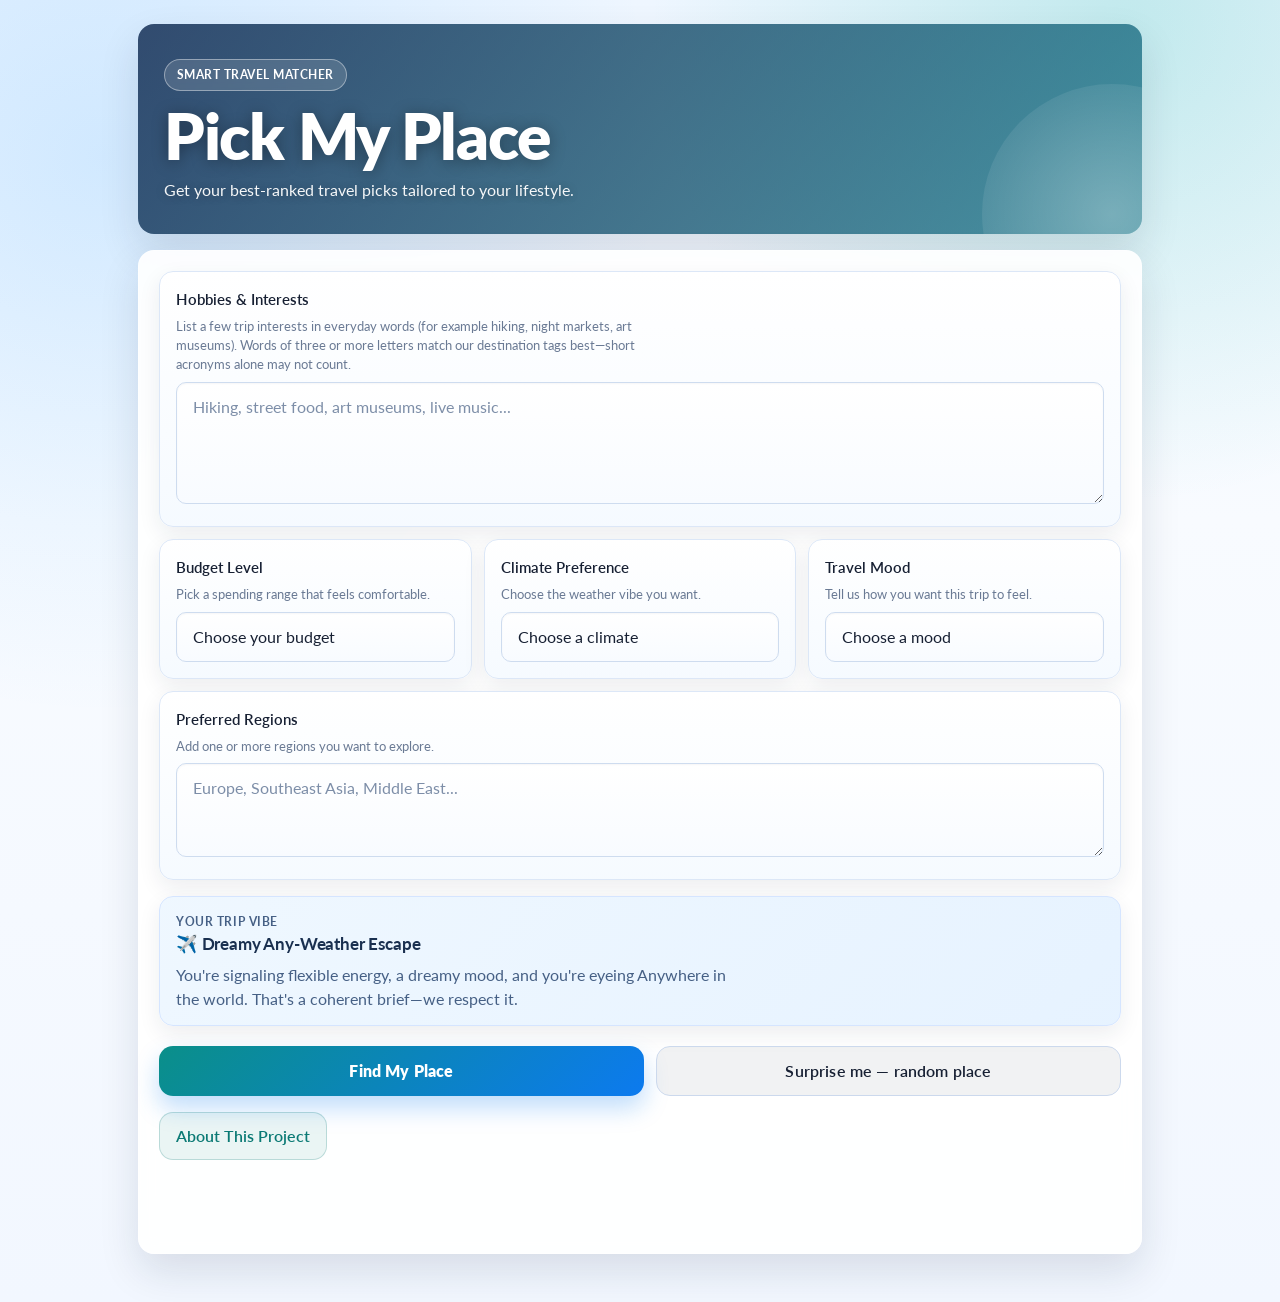
==== index.html @ a4edce97 "Initial commit: Pick My Place travel website" ====
<!doctype html>
<html lang="en">
  <head>
    <meta charset="UTF-8" />
    <meta name="viewport" content="width=device-width, initial-scale=1.0" />
    <title>Pick My Place</title>
    <meta
      name="description"
      content="Pick My Place ranks curated destinations from your hobbies, budget, climate, mood, and regions—runs in your browser with saved picks and a random Surprise me option."
    />
    <link rel="icon" href="favicon.svg" type="image/svg+xml" />
    <meta property="og:title" content="Pick My Place" />
    <meta
      property="og:description"
      content="Ranked travel ideas from your lifestyle preferences—saved picks, random draw, no sign-up. Try the matcher on the home page."
    />
    <meta property="og:type" content="website" />
    <!-- Deploy: replace __PICKMYPLACE_SITE__ with your public origin (https://host or https://host/repo). No trailing slash. See DEPLOY.md -->
    <link rel="canonical" href="__PICKMYPLACE_SITE__/index.html" />
    <meta property="og:url" content="__PICKMYPLACE_SITE__/index.html" />
    <meta property="og:image" content="__PICKMYPLACE_SITE__/favicon.svg" />
    <meta property="og:image:alt" content="Pick My Place" />
    <meta name="twitter:card" content="summary" />
    <meta name="twitter:image" content="__PICKMYPLACE_SITE__/favicon.svg" />
    <meta name="twitter:title" content="Pick My Place" />
    <meta
      name="twitter:description"
      content="Ranked travel ideas from your lifestyle preferences—saved picks, random draw, no sign-up."
    />
    <meta name="theme-color" content="#0b7a75" />
    <link rel="preconnect" href="https://fonts.googleapis.com" />
    <link rel="preconnect" href="https://fonts.gstatic.com" crossorigin />
    <link
      href="https://fonts.googleapis.com/css2?family=Lato:wght@400;700&display=swap"
      rel="stylesheet"
    />
    <link rel="stylesheet" href="styles.css" />
  </head>
  <body>
    <main class="app-shell">
      <header class="app-header">
        <span class="hero-chip">Smart Travel Matcher</span>
        <h1>Pick My Place</h1>
        <p>Get your best-ranked travel picks tailored to your lifestyle.</p>
      </header>

      <section class="panel">
        <form id="vacay-form" class="vacay-form">
          <div class="form-grid">
            <div class="form-card form-card-wide">
              <label for="hobbies">Hobbies & Interests</label>
              <p class="field-hint">
                List a few trip interests in everyday words (for example hiking, night markets, art museums). Words of
                three or more letters match our destination tags best—short acronyms alone may not count.
              </p>
              <textarea
                id="hobbies"
                name="hobbies"
                rows="4"
                placeholder="Hiking, street food, art museums, live music..."
                required
              ></textarea>
            </div>

            <div class="form-card">
              <label for="budget">Budget Level</label>
              <p class="field-hint">Pick a spending range that feels comfortable.</p>
              <select id="budget" name="budget" required>
                <option value="">Choose your budget</option>
                <option value="very-low">Shoestring / backpacker</option>
                <option value="low">Budget-friendly</option>
                <option value="mid">Mid-range</option>
                <option value="high">Premium</option>
                <option value="very-high">Luxury</option>
              </select>
            </div>

            <div class="form-card">
              <label for="climate">Climate Preference</label>
              <p class="field-hint">Choose the weather vibe you want.</p>
              <select id="climate" name="climate" required>
                <option value="">Choose a climate</option>
                <option value="tropical">Tropical / humid</option>
                <option value="warm">Warm / sunny</option>
                <option value="temperate">Mild / temperate</option>
                <option value="cool">Cool / crisp</option>
                <option value="cold">Cold / snowy</option>
              </select>
            </div>

            <div class="form-card">
              <label for="mood">Travel Mood</label>
              <p class="field-hint">Tell us how you want this trip to feel.</p>
              <select id="mood" name="mood" required>
                <option value="">Choose a mood</option>
                <option value="relaxing">Relaxing / laid-back</option>
                <option value="adventurous">Adventurous / active</option>
                <option value="cultural">Cultural / historic</option>
                <option value="romantic">Romantic / scenic</option>
                <option value="luxury">Luxury / indulgent</option>
              </select>
            </div>

            <div class="form-card form-card-wide">
              <label for="regions">Preferred Regions</label>
              <p class="field-hint">Add one or more regions you want to explore.</p>
              <textarea
                id="regions"
                name="regions"
                rows="2"
                placeholder="Europe, Southeast Asia, Middle East..."
              ></textarea>
            </div>
          </div>

          <aside class="vibe-preview" id="vibePreview" aria-live="polite">
            <p class="vibe-kicker">Your Trip Vibe</p>
            <h3 id="vibeTitle">Dreaming up your perfect getaway...</h3>
            <p id="vibeText">Pick your budget, climate, mood, and region to see your travel vibe come to life.</p>
          </aside>

          <div class="form-actions">
            <button type="submit" id="submitBtn">Find My Place</button>
            <button type="button" id="randomBtn" class="btn-secondary">
              Surprise me — random place
            </button>
          </div>
          <div class="action-row">
            <a class="action-link" href="about.html">About This Project</a>
          </div>
          <p id="statusText" aria-live="polite"></p>
        </form>
      </section>
    </main>

    <script src="script.js"></script>
  </body>
</html>
---- styles.css ----
:root {
  color-scheme: light;
  --bg: #f3f8ff;
  --panel: rgba(255, 255, 255, 0.92);
  --text: #172033;
  --muted: #5f6d84;
  --border: rgba(255, 255, 255, 0.5);
  --accent: #0b7a75;
  --accent-strong: #095f5a;
  --shadow: 0 18px 40px rgba(16, 31, 61, 0.12);
  --shadow-soft: 0 8px 22px rgba(20, 38, 70, 0.08);
  --radius-sm: 10px;
  --radius-md: 14px;
  --radius-lg: 16px;
  --space-1: 8px;
  --space-2: 12px;
  --space-3: 16px;
  --space-4: 24px;
  --measure: min(62ch, 100%);
}

* {
  box-sizing: border-box;
}

body {
  margin: 0;
  font-family: Lato, "Segoe UI", Roboto, Arial, sans-serif;
  color: var(--text);
  background:
    radial-gradient(circle at 8% 12%, rgba(26, 149, 255, 0.15) 0, transparent 34%),
    radial-gradient(circle at 88% 2%, rgba(14, 182, 165, 0.2) 0, transparent 28%),
    linear-gradient(180deg, #eef6ff 0%, #f8fbff 40%, #f2f7ff 100%);
  line-height: 1.5;
  min-height: 100vh;
  -webkit-font-smoothing: antialiased;
}

.app-shell {
  max-width: 1040px;
  margin: 0 auto;
  padding: var(--space-4) 18px 48px;
  display: grid;
  gap: var(--space-3);
}

.app-header {
  position: relative;
  border-radius: var(--radius-lg);
  overflow: hidden;
  padding: 32px 26px;
  min-height: 210px;
  display: flex;
  flex-direction: column;
  justify-content: flex-end;
  background:
    linear-gradient(130deg, rgba(8, 35, 75, 0.8), rgba(13, 109, 129, 0.72)),
    url("https://images.unsplash.com/photo-1476514525535-07fb3b4ae5f1?auto=format&fit=crop&w=1600&q=80")
      center / cover no-repeat;
  box-shadow: var(--shadow);
  animation: heroGlow 7s ease-in-out infinite alternate;
}

.app-header::before {
  content: "";
  position: absolute;
  inset: auto -100px -110px auto;
  width: 260px;
  height: 260px;
  border-radius: 50%;
  background: radial-gradient(circle, rgba(255, 255, 255, 0.28), rgba(255, 255, 255, 0));
  pointer-events: none;
}

.hero-chip {
  align-self: flex-start;
  margin-bottom: 10px;
  padding: 6px 12px;
  border-radius: 999px;
  border: 1px solid rgba(255, 255, 255, 0.4);
  background: rgba(255, 255, 255, 0.14);
  color: #fff;
  font-size: 0.78rem;
  letter-spacing: 0.04em;
  text-transform: uppercase;
  font-weight: 700;
  backdrop-filter: blur(4px);
  animation: chipFloat 4s ease-in-out infinite;
}

.app-header h1 {
  margin: 0 0 var(--space-1);
  color: #fff;
  font-size: clamp(2.5rem, 6vw, 4rem);
  font-weight: 800;
  letter-spacing: -0.02em;
  line-height: 1.08;
  text-shadow: 0 2px 16px rgba(0, 0, 0, 0.35);
}

.app-header p {
  margin: 0;
  color: rgba(255, 255, 255, 0.95);
  max-width: var(--measure);
  font-size: 1.02rem;
  line-height: 1.45;
  text-shadow: 0 1px 10px rgba(0, 0, 0, 0.28);
}

.results-page .app-header {
  min-height: 240px;
  background:
    linear-gradient(125deg, rgba(19, 33, 68, 0.84), rgba(25, 120, 143, 0.74)),
    url("https://images.unsplash.com/photo-1469854523086-cc02fe5d8800?auto=format&fit=crop&w=1600&q=80")
      center 45% / cover no-repeat;
}

.results-page .app-header p {
  color: rgba(255, 255, 255, 0.96);
}

.about-page .app-header {
  min-height: 230px;
  background:
    linear-gradient(125deg, rgba(22, 38, 76, 0.84), rgba(7, 129, 130, 0.72)),
    url("https://images.unsplash.com/photo-1488646953014-85cb44e25828?auto=format&fit=crop&w=1600&q=80")
      center / cover no-repeat;
}

.panel {
  background: var(--panel);
  border: 1px solid var(--border);
  border-radius: var(--radius-lg);
  backdrop-filter: blur(8px);
  box-shadow: var(--shadow);
  padding: 20px;
}

.results-panel {
  background: linear-gradient(180deg, rgba(255, 255, 255, 0.96), rgba(255, 255, 255, 0.88));
  border: 1px solid rgba(197, 216, 241, 0.85);
  padding: var(--space-4);
  border-radius: var(--radius-lg);
}

.vacay-form {
  display: grid;
  gap: var(--space-3);
}

.form-actions {
  display: flex;
  flex-wrap: wrap;
  gap: 12px;
  align-items: stretch;
  margin-top: 4px;
}

.form-actions button[type="submit"] {
  flex: 1 1 220px;
}

.form-actions .btn-secondary {
  flex: 1 1 200px;
}

.form-actions button {
  margin-top: 0;
}

.form-grid {
  display: grid;
  grid-template-columns: repeat(auto-fit, minmax(290px, 1fr));
  gap: var(--space-2);
}

.form-card {
  background: linear-gradient(180deg, rgba(255, 255, 255, 0.95), rgba(245, 250, 255, 0.95));
  border: 1px solid #dce7f7;
  border-radius: var(--radius-md);
  padding: var(--space-3);
  box-shadow: var(--shadow-soft);
  transition: transform 0.18s ease, box-shadow 0.18s ease, border-color 0.18s ease;
}

.form-card:hover {
  transform: translateY(-2px);
  border-color: #c7daf3;
  box-shadow: 0 12px 24px rgba(20, 38, 70, 0.1);
}

.form-card:focus-within {
  border-color: #5b9dff;
  box-shadow: 0 0 0 4px rgba(91, 157, 255, 0.15), 0 14px 26px rgba(20, 38, 70, 0.12);
}

.form-card-wide {
  grid-column: 1 / -1;
}

.form-card label {
  display: block;
  margin-bottom: 7px;
}

.field-hint {
  margin: 0 0 var(--space-1);
  color: #6a7a94;
  font-size: 0.8125rem;
  line-height: 1.45;
  max-width: var(--measure);
}

.vibe-preview {
  position: relative;
  overflow: hidden;
  border-radius: var(--radius-md);
  border: 1px solid #d5e5ff;
  padding: var(--space-3) var(--space-3) 14px;
  background: linear-gradient(135deg, rgba(238, 247, 255, 0.95), rgba(229, 242, 255, 0.95));
  box-shadow: var(--shadow-soft);
}

.vibe-preview::after {
  content: "";
  position: absolute;
  inset: auto -18% -35% auto;
  width: 170px;
  height: 170px;
  border-radius: 50%;
  background: radial-gradient(circle, rgba(77, 149, 255, 0.25), rgba(77, 149, 255, 0));
  pointer-events: none;
}

.vibe-preview.is-pulse {
  animation: previewPulse 0.55s ease-out;
}

.vibe-kicker {
  margin: 0 0 4px;
  text-transform: uppercase;
  letter-spacing: 0.05em;
  font-size: 0.72rem;
  font-weight: 700;
  color: #2b6bc7;
}

.vibe-preview h3 {
  margin: 0 0 6px;
  font-size: 1.08rem;
  font-weight: 700;
  letter-spacing: -0.01em;
  color: #1a3050;
}

.vibe-preview p {
  margin: 0;
  color: #466085;
  line-height: 1.5;
  max-width: var(--measure);
}

label {
  font-size: 0.92rem;
  font-weight: 600;
}

input,
textarea,
select,
button {
  font: inherit;
}

input,
textarea,
select {
  width: 100%;
  border: 1px solid #cedcef;
  border-radius: var(--radius-sm);
  padding: 12px 16px;
  color: var(--text);
  background: linear-gradient(180deg, #ffffff, #f8fbff);
  box-shadow: inset 0 1px 2px rgba(16, 31, 61, 0.04);
  transition:
    transform 0.16s ease,
    border-color 0.2s ease,
    box-shadow 0.2s ease,
    background-color 0.2s ease;
}

textarea {
  resize: vertical;
  min-height: 94px;
}

::placeholder {
  color: #7d8ea8;
}

select {
  appearance: none;
  background-image:
    linear-gradient(180deg, #ffffff, #f8fbff),
    url("data:image/svg+xml,%3Csvg xmlns='http://www.w3.org/2000/svg' width='16' height='16' fill='none'%3E%3Cpath d='m4 6 4 4 4-4' stroke='%235f6d84' stroke-width='1.7' stroke-linecap='round' stroke-linejoin='round'/%3E%3C/svg%3E");
  background-repeat: no-repeat, no-repeat;
  background-position: 0 0, right 14px center;
  padding-right: 42px;
}

input:focus,
textarea:focus,
select:focus {
  outline: none;
  transform: translateY(-1px);
  border-color: #4d95ff;
  box-shadow: 0 0 0 4px rgba(77, 149, 255, 0.18), 0 10px 18px rgba(49, 99, 170, 0.14);
  background: #ffffff;
}

input:focus-visible,
textarea:focus-visible,
select:focus-visible {
  outline: 2px solid #2b6bc7;
  outline-offset: 2px;
}

button {
  margin-top: 6px;
  border: none;
  border-radius: var(--radius-md);
  background: linear-gradient(135deg, #0a8f89, #0c7aef);
  color: #fff;
  padding: 13px 18px;
  cursor: pointer;
  font-weight: 800;
  letter-spacing: 0.01em;
  box-shadow: 0 12px 24px rgba(12, 122, 239, 0.26);
  transition:
    transform 0.18s ease,
    box-shadow 0.18s ease,
    filter 0.18s ease;
  position: relative;
  overflow: hidden;
}

button::after {
  content: "";
  position: absolute;
  inset: 0;
  background: linear-gradient(120deg, transparent 15%, rgba(255, 255, 255, 0.26), transparent 55%);
  transform: translateX(-130%);
  transition: transform 0.45s ease;
}

button:hover {
  transform: translateY(-2px) scale(1.01);
  box-shadow: 0 16px 30px rgba(12, 122, 239, 0.3);
  filter: brightness(1.06);
}

button:hover::after {
  transform: translateX(130%);
}

button:disabled {
  opacity: 0.75;
  cursor: not-allowed;
  transform: none;
}

button:focus-visible,
.btn-secondary:focus-visible,
.action-link:focus-visible {
  outline: 2px solid #2b6bc7;
  outline-offset: 3px;
}

button:focus-visible:not(:disabled) {
  outline-color: #fff;
  outline-offset: 2px;
  box-shadow:
    0 0 0 3px rgba(11, 122, 117, 0.55),
    0 12px 24px rgba(12, 122, 239, 0.26);
}

.btn-secondary:focus-visible {
  outline-color: var(--accent);
  background: rgba(11, 122, 117, 0.08);
}

.results-header {
  margin-bottom: var(--space-2);
}

.results-header h2 {
  margin: 0 0 6px;
  font-size: 1.42rem;
  font-weight: 800;
  letter-spacing: -0.02em;
  color: #141d2e;
}

.pref-summary {
  margin: 0 0 var(--space-2);
  color: #466085;
  font-size: 0.9rem;
  line-height: 1.5;
  max-width: var(--measure);
}

.gentle-notes {
  margin: 0 0 var(--space-2);
  padding: var(--space-2) var(--space-3);
  border-radius: var(--radius-md);
  border: 1px solid #c9dcf5;
  background: linear-gradient(180deg, rgba(248, 251, 255, 0.98), rgba(236, 244, 255, 0.92));
  max-width: var(--measure);
}

.gentle-notes-list {
  margin: 0;
  padding-left: 1.15rem;
  color: #3d4f68;
  font-size: 0.88rem;
  line-height: 1.5;
}

.gentle-notes-list li {
  margin-bottom: 6px;
}

.gentle-notes-list li:last-child {
  margin-bottom: 0;
}

.match-tier {
  margin: 0 0 8px;
  font-size: 0.75rem;
  font-weight: 800;
  letter-spacing: 0.06em;
  text-transform: uppercase;
  color: #067a73;
}

.highlight-list {
  margin: 10px 0 0;
  padding-left: 1.1rem;
  color: #3d4f68;
  font-size: 0.88rem;
  line-height: 1.45;
}

.highlight-list li {
  margin-bottom: 4px;
}

#statusText {
  margin: var(--space-2) 0 0;
  color: var(--muted);
  font-size: 0.9rem;
  min-height: 1.35rem;
  line-height: 1.45;
}

.action-row {
  display: flex;
  flex-wrap: wrap;
  gap: var(--space-2);
  margin-bottom: var(--space-4);
  align-items: center;
}

.btn-secondary {
  margin-top: 0;
  border-radius: var(--radius-md);
  padding: 11px 16px;
  font-weight: 600;
  background: rgba(23, 32, 51, 0.06);
  color: #172033;
  border: 1px solid #ccd9ed;
  box-shadow: none;
  transition: background-color 0.18s ease, border-color 0.18s ease, transform 0.18s ease;
}

.btn-secondary:hover {
  filter: none;
  background: rgba(23, 32, 51, 0.1);
  border-color: #b8c9e8;
  transform: translateY(-1px);
}

.btn-secondary::after {
  display: none;
}

.saved-picks-panel {
  margin-bottom: var(--space-4);
  padding: var(--space-3);
  border-radius: var(--radius-md);
  border: 1px solid rgba(213, 229, 255, 0.95);
  background: linear-gradient(180deg, rgba(244, 249, 255, 0.98), rgba(255, 255, 255, 0.92));
  box-shadow: var(--shadow-soft);
}

.saved-picks-panel h3 {
  margin: 0 0 var(--space-1);
  font-size: 1.1rem;
  font-weight: 800;
  letter-spacing: -0.01em;
  color: #141d2e;
}

.saved-picks-hint {
  margin: 0 0 var(--space-2);
  color: #5f6d84;
  font-size: 0.875rem;
  line-height: 1.5;
  max-width: var(--measure);
}

.saved-picks-grid {
  display: grid;
  gap: 12px;
  grid-template-columns: repeat(auto-fill, minmax(240px, 1fr));
}

.saved-picks-grid .card {
  margin: 0;
}

.saved-picks-empty-state {
  grid-column: 1 / -1;
  display: flex;
  flex-direction: column;
  align-items: center;
  text-align: center;
  padding: var(--space-4) var(--space-3);
  border-radius: var(--radius-md);
  border: 1px dashed rgba(11, 122, 117, 0.32);
  background:
    radial-gradient(ellipse 85% 70% at 50% -10%, rgba(11, 122, 117, 0.09), transparent 52%),
    linear-gradient(180deg, rgba(255, 255, 255, 0.98), rgba(241, 248, 255, 0.88));
}

.saved-picks-empty-visual {
  margin-bottom: var(--space-2);
  color: var(--accent);
  filter: drop-shadow(0 4px 12px rgba(11, 122, 117, 0.2));
}

.saved-picks-empty-title {
  margin: 0 0 var(--space-1);
  font-size: 1.08rem;
  font-weight: 800;
  letter-spacing: -0.02em;
  color: #141d2e;
}

.saved-picks-empty-text {
  margin: 0 0 var(--space-3);
  font-size: 0.92rem;
  line-height: 1.55;
  color: #5f6d84;
  max-width: 28rem;
}

.saved-picks-empty-text strong {
  color: #2a3d5c;
  font-weight: 700;
}

.saved-picks-empty-cta {
  margin-top: 2px;
}

.results-subheading {
  margin: var(--space-4) 0 var(--space-2);
  padding-top: var(--space-4);
  border-top: 1px solid rgba(197, 216, 241, 0.85);
  font-size: 1.08rem;
  font-weight: 800;
  letter-spacing: -0.01em;
  color: #141d2e;
}

.card-actions {
  margin-top: 12px;
  display: flex;
  flex-wrap: wrap;
  gap: 8px;
  align-items: center;
}

.save-pick-btn {
  margin-top: 0;
  padding: 8px 14px;
  font-size: 0.88rem;
  font-weight: 700;
  border-radius: 10px;
  box-shadow: 0 6px 14px rgba(12, 122, 239, 0.18);
}

.save-pick-btn.is-saved {
  background: linear-gradient(135deg, #0d6b66, #0a9f97);
}

.save-pick-btn::after {
  display: none;
}

.card-actions .btn-secondary {
  margin-top: 0;
  font-size: 0.86rem;
}

.action-link {
  display: inline-flex;
  align-items: center;
  justify-content: center;
  border-radius: var(--radius-md);
  text-decoration: none;
  padding: 11px 16px;
  color: #0b7a75;
  background: rgba(11, 122, 117, 0.08);
  border: 1px solid rgba(11, 122, 117, 0.22);
  font-weight: 600;
  transition: transform 0.18s ease, background-color 0.18s ease, border-color 0.18s ease;
}

.action-link:hover {
  background: rgba(11, 122, 117, 0.14);
  transform: translateY(-1px);
}

.about-grid {
  display: grid;
  gap: 12px;
  margin-bottom: 16px;
  grid-template-columns: repeat(auto-fit, minmax(220px, 1fr));
}

.about-card {
  border: 1px solid #e2ebf5;
  border-radius: var(--radius-md);
  background: linear-gradient(180deg, #ffffff, #f9fcff);
  padding: var(--space-3);
  box-shadow: var(--shadow-soft);
  transition: border-color 0.18s ease, box-shadow 0.18s ease;
}

.about-card:hover {
  border-color: #cddcf0;
  box-shadow: 0 10px 26px rgba(20, 38, 70, 0.09);
}

.about-card h2 {
  margin: 0 0 6px;
  font-size: 1.05rem;
}

.about-card p {
  margin: 0;
  color: #3d4f68;
}

.results-grid {
  display: grid;
  gap: var(--space-3);
  grid-template-columns: repeat(auto-fit, minmax(260px, 1fr));
}

.card {
  border: 1px solid #e2ebf5;
  border-radius: var(--radius-lg);
  padding: var(--space-3);
  background: linear-gradient(180deg, #ffffff, #fafcff);
  box-shadow: var(--shadow-soft);
  transition: transform 0.2s ease, box-shadow 0.2s ease, border-color 0.2s ease;
}

.card:hover {
  transform: translateY(-3px);
  border-color: #cddcf0;
  box-shadow: 0 14px 32px rgba(20, 38, 70, 0.11);
}

.card-image {
  width: 100%;
  height: 188px;
  object-fit: cover;
  display: block;
  border-radius: var(--radius-md);
  margin-bottom: var(--space-2);
  background: #eef2f7;
}

.card-top {
  display: flex;
  align-items: flex-start;
  justify-content: space-between;
  gap: var(--space-2);
}

.card h3 {
  margin: 0 0 6px;
  font-size: 1.08rem;
  font-weight: 700;
  letter-spacing: -0.015em;
  line-height: 1.25;
  color: #141d2e;
}

.rank {
  flex-shrink: 0;
  color: #067a73;
  font-size: 0.78rem;
  font-weight: 800;
  letter-spacing: 0.04em;
  text-transform: uppercase;
  background: linear-gradient(180deg, rgba(10, 139, 132, 0.14), rgba(10, 139, 132, 0.08));
  border: 1px solid rgba(10, 139, 132, 0.28);
  border-radius: 999px;
  padding: 5px 10px;
}

.reason {
  margin: 0;
  color: #3d4f68;
  line-height: 1.55;
  font-size: 0.94rem;
}

.empty-state {
  border: 1px dashed #ccd9ed;
  border-radius: var(--radius-md);
  padding: var(--space-4);
  color: var(--muted);
  text-align: center;
  line-height: 1.55;
  background: rgba(255, 255, 255, 0.78);
  max-width: var(--measure);
  margin-inline: auto;
}

@media (max-width: 700px) {
  .app-header {
    min-height: 180px;
    padding: 22px 18px;
  }

  .results-page .app-header {
    min-height: 190px;
  }

  .results-grid {
    grid-template-columns: 1fr;
  }

  .form-grid {
    grid-template-columns: 1fr;
  }
}

@keyframes previewPulse {
  0% {
    transform: scale(1);
  }
  50% {
    transform: scale(1.01);
  }
  100% {
    transform: scale(1);
  }
}

@keyframes chipFloat {
  0%,
  100% {
    transform: translateY(0);
  }
  50% {
    transform: translateY(-2px);
  }
}

@keyframes heroGlow {
  0% {
    box-shadow: 0 20px 42px rgba(16, 31, 61, 0.14);
  }
  100% {
    box-shadow: 0 24px 50px rgba(16, 31, 61, 0.2);
  }
}

@media (prefers-reduced-motion: reduce) {
  .app-header,
  .hero-chip {
    animation: none;
  }

  .vibe-preview.is-pulse {
    animation: none;
  }

  .card,
  .form-card,
  .action-link,
  button,
  .btn-secondary {
    transition-duration: 0.01ms;
  }

  .card:hover,
  .form-card:hover,
  button:hover,
  .btn-secondary:hover,
  .action-link:hover {
    transform: none;
  }
}
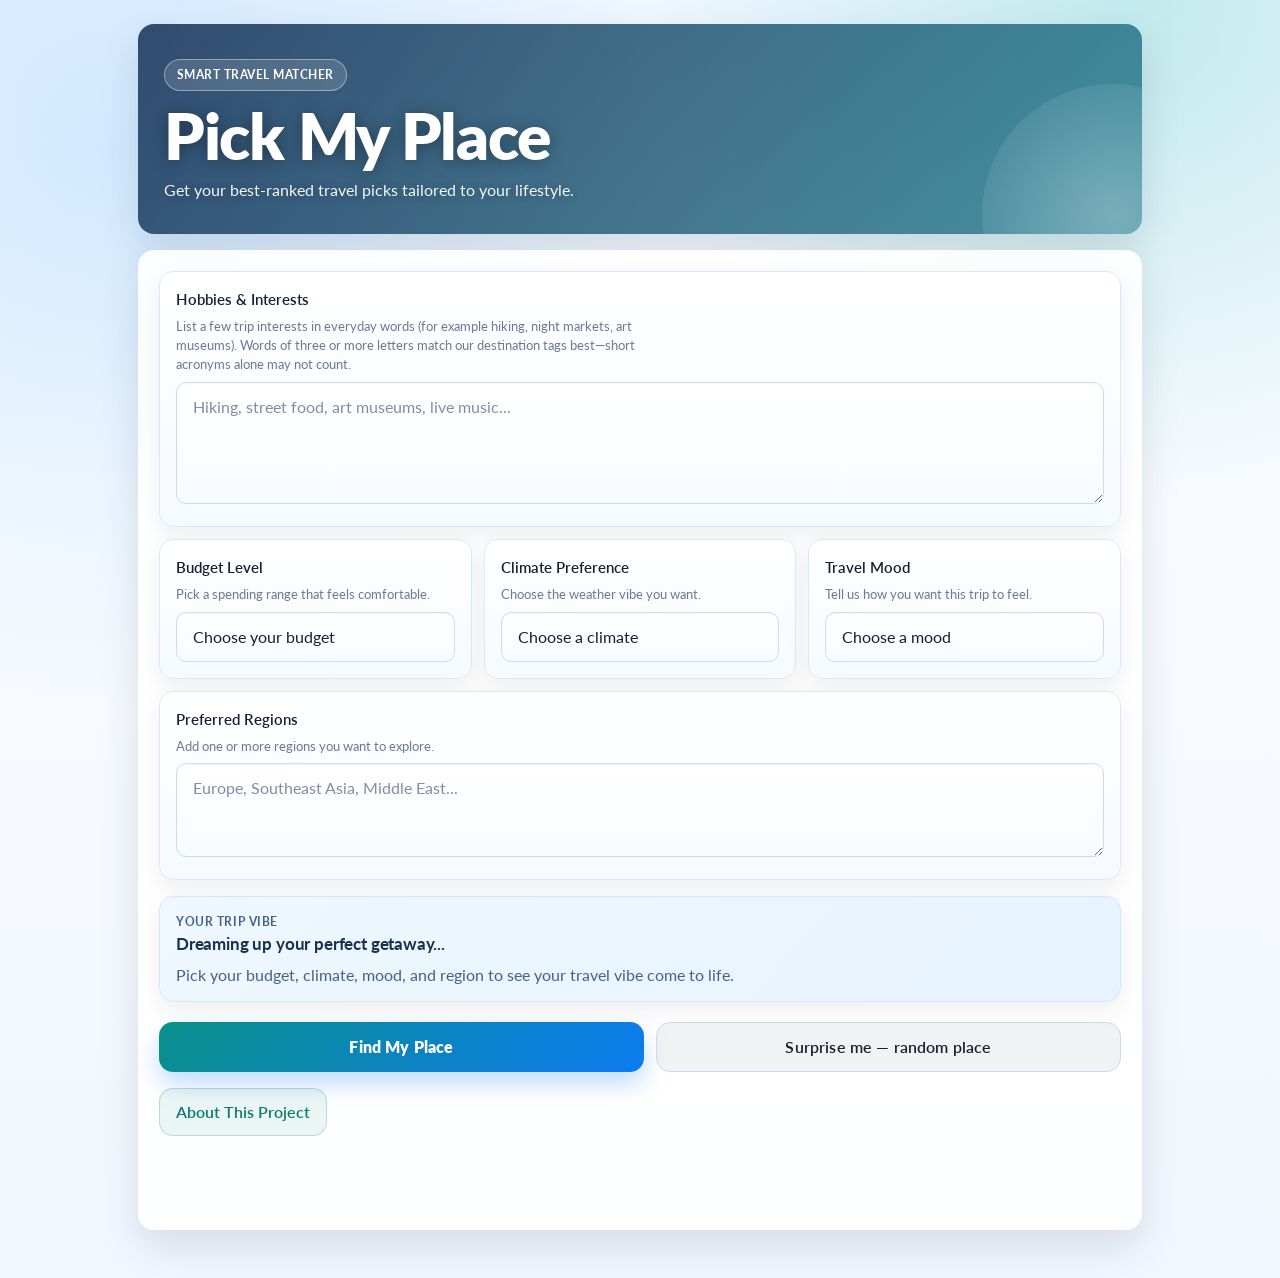
==== commit bda4c00a: "Resolve merge conflicts" ====
--- a/index.html
+++ b/index.html
@@ -15,6 +15,13 @@
       content="Ranked travel ideas from your lifestyle preferences—saved picks, random draw, no sign-up. Try the matcher on the home page."
     />
     <meta property="og:type" content="website" />
+    <!-- Deploy: replace https://modasirabakar.github.io/Pick-My-Place with your public origin (https://host or https://host/repo). No trailing slash. See DEPLOY.md -->
+    <link rel="canonical" href="https://modasirabakar.github.io/Pick-My-Place/index.html" />
+    <meta property="og:url" content="https://modasirabakar.github.io/Pick-My-Place/index.html" />
+    <meta property="og:image" content="https://modasirabakar.github.io/Pick-My-Place/favicon.svg" />
+    <meta property="og:image:alt" content="Pick My Place" />
+    <meta name="twitter:card" content="summary" />
+    <meta name="twitter:image" content="https://modasirabakar.github.io/Pick-My-Place/favicon.svg" />
     <!-- Deploy: replace __PICKMYPLACE_SITE__ with your public origin (https://host or https://host/repo). No trailing slash. See DEPLOY.md -->
     <link rel="canonical" href="__PICKMYPLACE_SITE__/index.html" />
     <meta property="og:url" content="__PICKMYPLACE_SITE__/index.html" />
--- a/styles.css
+++ b/styles.css
@@ -819,3 +819,825 @@
     transform: none;
   }
 }
+=======
+:root {
+  color-scheme: light;
+  --bg: #f3f8ff;
+  --panel: rgba(255, 255, 255, 0.92);
+  --text: #172033;
+  --muted: #5f6d84;
+  --border: rgba(255, 255, 255, 0.5);
+  --accent: #0b7a75;
+  --accent-strong: #095f5a;
+  --shadow: 0 18px 40px rgba(16, 31, 61, 0.12);
+  --shadow-soft: 0 8px 22px rgba(20, 38, 70, 0.08);
+  --radius-sm: 10px;
+  --radius-md: 14px;
+  --radius-lg: 16px;
+  --space-1: 8px;
+  --space-2: 12px;
+  --space-3: 16px;
+  --space-4: 24px;
+  --measure: min(62ch, 100%);
+}
+
+* {
+  box-sizing: border-box;
+}
+
+body {
+  margin: 0;
+  font-family: Lato, "Segoe UI", Roboto, Arial, sans-serif;
+  color: var(--text);
+  background:
+    radial-gradient(circle at 8% 12%, rgba(26, 149, 255, 0.15) 0, transparent 34%),
+    radial-gradient(circle at 88% 2%, rgba(14, 182, 165, 0.2) 0, transparent 28%),
+    linear-gradient(180deg, #eef6ff 0%, #f8fbff 40%, #f2f7ff 100%);
+  line-height: 1.5;
+  min-height: 100vh;
+  -webkit-font-smoothing: antialiased;
+}
+
+.app-shell {
+  max-width: 1040px;
+  margin: 0 auto;
+  padding: var(--space-4) 18px 48px;
+  display: grid;
+  gap: var(--space-3);
+}
+
+.app-header {
+  position: relative;
+  border-radius: var(--radius-lg);
+  overflow: hidden;
+  padding: 32px 26px;
+  min-height: 210px;
+  display: flex;
+  flex-direction: column;
+  justify-content: flex-end;
+  background:
+    linear-gradient(130deg, rgba(8, 35, 75, 0.8), rgba(13, 109, 129, 0.72)),
+    url("https://images.unsplash.com/photo-1476514525535-07fb3b4ae5f1?auto=format&fit=crop&w=1600&q=80")
+      center / cover no-repeat;
+  box-shadow: var(--shadow);
+  animation: heroGlow 7s ease-in-out infinite alternate;
+}
+
+.app-header::before {
+  content: "";
+  position: absolute;
+  inset: auto -100px -110px auto;
+  width: 260px;
+  height: 260px;
+  border-radius: 50%;
+  background: radial-gradient(circle, rgba(255, 255, 255, 0.28), rgba(255, 255, 255, 0));
+  pointer-events: none;
+}
+
+.hero-chip {
+  align-self: flex-start;
+  margin-bottom: 10px;
+  padding: 6px 12px;
+  border-radius: 999px;
+  border: 1px solid rgba(255, 255, 255, 0.4);
+  background: rgba(255, 255, 255, 0.14);
+  color: #fff;
+  font-size: 0.78rem;
+  letter-spacing: 0.04em;
+  text-transform: uppercase;
+  font-weight: 700;
+  backdrop-filter: blur(4px);
+  animation: chipFloat 4s ease-in-out infinite;
+}
+
+.app-header h1 {
+  margin: 0 0 var(--space-1);
+  color: #fff;
+  font-size: clamp(2.5rem, 6vw, 4rem);
+  font-weight: 800;
+  letter-spacing: -0.02em;
+  line-height: 1.08;
+  text-shadow: 0 2px 16px rgba(0, 0, 0, 0.35);
+}
+
+.app-header p {
+  margin: 0;
+  color: rgba(255, 255, 255, 0.95);
+  max-width: var(--measure);
+  font-size: 1.02rem;
+  line-height: 1.45;
+  text-shadow: 0 1px 10px rgba(0, 0, 0, 0.28);
+}
+
+.results-page .app-header {
+  min-height: 240px;
+  background:
+    linear-gradient(125deg, rgba(19, 33, 68, 0.84), rgba(25, 120, 143, 0.74)),
+    url("https://images.unsplash.com/photo-1469854523086-cc02fe5d8800?auto=format&fit=crop&w=1600&q=80")
+      center 45% / cover no-repeat;
+}
+
+.results-page .app-header p {
+  color: rgba(255, 255, 255, 0.96);
+}
+
+.about-page .app-header {
+  min-height: 230px;
+  background:
+    linear-gradient(125deg, rgba(22, 38, 76, 0.84), rgba(7, 129, 130, 0.72)),
+    url("https://images.unsplash.com/photo-1488646953014-85cb44e25828?auto=format&fit=crop&w=1600&q=80")
+      center / cover no-repeat;
+}
+
+.panel {
+  background: var(--panel);
+  border: 1px solid var(--border);
+  border-radius: var(--radius-lg);
+  backdrop-filter: blur(8px);
+  box-shadow: var(--shadow);
+  padding: 20px;
+}
+
+.results-panel {
+  background: linear-gradient(180deg, rgba(255, 255, 255, 0.96), rgba(255, 255, 255, 0.88));
+  border: 1px solid rgba(197, 216, 241, 0.85);
+  padding: var(--space-4);
+  border-radius: var(--radius-lg);
+}
+
+.vacay-form {
+  display: grid;
+  gap: var(--space-3);
+}
+
+.form-actions {
+  display: flex;
+  flex-wrap: wrap;
+  gap: 12px;
+  align-items: stretch;
+  margin-top: 4px;
+}
+
+.form-actions button[type="submit"] {
+  flex: 1 1 220px;
+}
+
+.form-actions .btn-secondary {
+  flex: 1 1 200px;
+}
+
+.form-actions button {
+  margin-top: 0;
+}
+
+.form-grid {
+  display: grid;
+  grid-template-columns: repeat(auto-fit, minmax(290px, 1fr));
+  gap: var(--space-2);
+}
+
+.form-card {
+  background: linear-gradient(180deg, rgba(255, 255, 255, 0.95), rgba(245, 250, 255, 0.95));
+  border: 1px solid #dce7f7;
+  border-radius: var(--radius-md);
+  padding: var(--space-3);
+  box-shadow: var(--shadow-soft);
+  transition: transform 0.18s ease, box-shadow 0.18s ease, border-color 0.18s ease;
+}
+
+.form-card:hover {
+  transform: translateY(-2px);
+  border-color: #c7daf3;
+  box-shadow: 0 12px 24px rgba(20, 38, 70, 0.1);
+}
+
+.form-card:focus-within {
+  border-color: #5b9dff;
+  box-shadow: 0 0 0 4px rgba(91, 157, 255, 0.15), 0 14px 26px rgba(20, 38, 70, 0.12);
+}
+
+.form-card-wide {
+  grid-column: 1 / -1;
+}
+
+.form-card label {
+  display: block;
+  margin-bottom: 7px;
+}
+
+.field-hint {
+  margin: 0 0 var(--space-1);
+  color: #6a7a94;
+  font-size: 0.8125rem;
+  line-height: 1.45;
+  max-width: var(--measure);
+}
+
+.vibe-preview {
+  position: relative;
+  overflow: hidden;
+  border-radius: var(--radius-md);
+  border: 1px solid #d5e5ff;
+  padding: var(--space-3) var(--space-3) 14px;
+  background: linear-gradient(135deg, rgba(238, 247, 255, 0.95), rgba(229, 242, 255, 0.95));
+  box-shadow: var(--shadow-soft);
+}
+
+.vibe-preview::after {
+  content: "";
+  position: absolute;
+  inset: auto -18% -35% auto;
+  width: 170px;
+  height: 170px;
+  border-radius: 50%;
+  background: radial-gradient(circle, rgba(77, 149, 255, 0.25), rgba(77, 149, 255, 0));
+  pointer-events: none;
+}
+
+.vibe-preview.is-pulse {
+  animation: previewPulse 0.55s ease-out;
+}
+
+.vibe-kicker {
+  margin: 0 0 4px;
+  text-transform: uppercase;
+  letter-spacing: 0.05em;
+  font-size: 0.72rem;
+  font-weight: 700;
+  color: #2b6bc7;
+}
+
+.vibe-preview h3 {
+  margin: 0 0 6px;
+  font-size: 1.08rem;
+  font-weight: 700;
+  letter-spacing: -0.01em;
+  color: #1a3050;
+}
+
+.vibe-preview p {
+  margin: 0;
+  color: #466085;
+  line-height: 1.5;
+  max-width: var(--measure);
+}
+
+label {
+  font-size: 0.92rem;
+  font-weight: 600;
+}
+
+input,
+textarea,
+select,
+button {
+  font: inherit;
+}
+
+input,
+textarea,
+select {
+  width: 100%;
+  border: 1px solid #cedcef;
+  border-radius: var(--radius-sm);
+  padding: 12px 16px;
+  color: var(--text);
+  background: linear-gradient(180deg, #ffffff, #f8fbff);
+  box-shadow: inset 0 1px 2px rgba(16, 31, 61, 0.04);
+  transition:
+    transform 0.16s ease,
+    border-color 0.2s ease,
+    box-shadow 0.2s ease,
+    background-color 0.2s ease;
+}
+
+textarea {
+  resize: vertical;
+  min-height: 94px;
+}
+
+::placeholder {
+  color: #7d8ea8;
+}
+
+select {
+  appearance: none;
+  background-image:
+    linear-gradient(180deg, #ffffff, #f8fbff),
+    url("data:image/svg+xml,%3Csvg xmlns='http://www.w3.org/2000/svg' width='16' height='16' fill='none'%3E%3Cpath d='m4 6 4 4 4-4' stroke='%235f6d84' stroke-width='1.7' stroke-linecap='round' stroke-linejoin='round'/%3E%3C/svg%3E");
+  background-repeat: no-repeat, no-repeat;
+  background-position: 0 0, right 14px center;
+  padding-right: 42px;
+}
+
+input:focus,
+textarea:focus,
+select:focus {
+  outline: none;
+  transform: translateY(-1px);
+  border-color: #4d95ff;
+  box-shadow: 0 0 0 4px rgba(77, 149, 255, 0.18), 0 10px 18px rgba(49, 99, 170, 0.14);
+  background: #ffffff;
+}
+
+input:focus-visible,
+textarea:focus-visible,
+select:focus-visible {
+  outline: 2px solid #2b6bc7;
+  outline-offset: 2px;
+}
+
+button {
+  margin-top: 6px;
+  border: none;
+  border-radius: var(--radius-md);
+  background: linear-gradient(135deg, #0a8f89, #0c7aef);
+  color: #fff;
+  padding: 13px 18px;
+  cursor: pointer;
+  font-weight: 800;
+  letter-spacing: 0.01em;
+  box-shadow: 0 12px 24px rgba(12, 122, 239, 0.26);
+  transition:
+    transform 0.18s ease,
+    box-shadow 0.18s ease,
+    filter 0.18s ease;
+  position: relative;
+  overflow: hidden;
+}
+
+button::after {
+  content: "";
+  position: absolute;
+  inset: 0;
+  background: linear-gradient(120deg, transparent 15%, rgba(255, 255, 255, 0.26), transparent 55%);
+  transform: translateX(-130%);
+  transition: transform 0.45s ease;
+}
+
+button:hover {
+  transform: translateY(-2px) scale(1.01);
+  box-shadow: 0 16px 30px rgba(12, 122, 239, 0.3);
+  filter: brightness(1.06);
+}
+
+button:hover::after {
+  transform: translateX(130%);
+}
+
+button:disabled {
+  opacity: 0.75;
+  cursor: not-allowed;
+  transform: none;
+}
+
+button:focus-visible,
+.btn-secondary:focus-visible,
+.action-link:focus-visible {
+  outline: 2px solid #2b6bc7;
+  outline-offset: 3px;
+}
+
+button:focus-visible:not(:disabled) {
+  outline-color: #fff;
+  outline-offset: 2px;
+  box-shadow:
+    0 0 0 3px rgba(11, 122, 117, 0.55),
+    0 12px 24px rgba(12, 122, 239, 0.26);
+}
+
+.btn-secondary:focus-visible {
+  outline-color: var(--accent);
+  background: rgba(11, 122, 117, 0.08);
+}
+
+.results-header {
+  margin-bottom: var(--space-2);
+}
+
+.results-header h2 {
+  margin: 0 0 6px;
+  font-size: 1.42rem;
+  font-weight: 800;
+  letter-spacing: -0.02em;
+  color: #141d2e;
+}
+
+.pref-summary {
+  margin: 0 0 var(--space-2);
+  color: #466085;
+  font-size: 0.9rem;
+  line-height: 1.5;
+  max-width: var(--measure);
+}
+
+.gentle-notes {
+  margin: 0 0 var(--space-2);
+  padding: var(--space-2) var(--space-3);
+  border-radius: var(--radius-md);
+  border: 1px solid #c9dcf5;
+  background: linear-gradient(180deg, rgba(248, 251, 255, 0.98), rgba(236, 244, 255, 0.92));
+  max-width: var(--measure);
+}
+
+.gentle-notes-list {
+  margin: 0;
+  padding-left: 1.15rem;
+  color: #3d4f68;
+  font-size: 0.88rem;
+  line-height: 1.5;
+}
+
+.gentle-notes-list li {
+  margin-bottom: 6px;
+}
+
+.gentle-notes-list li:last-child {
+  margin-bottom: 0;
+}
+
+.match-tier {
+  margin: 0 0 8px;
+  font-size: 0.75rem;
+  font-weight: 800;
+  letter-spacing: 0.06em;
+  text-transform: uppercase;
+  color: #067a73;
+}
+
+.highlight-list {
+  margin: 10px 0 0;
+  padding-left: 1.1rem;
+  color: #3d4f68;
+  font-size: 0.88rem;
+  line-height: 1.45;
+}
+
+.highlight-list li {
+  margin-bottom: 4px;
+}
+
+#statusText {
+  margin: var(--space-2) 0 0;
+  color: var(--muted);
+  font-size: 0.9rem;
+  min-height: 1.35rem;
+  line-height: 1.45;
+}
+
+.action-row {
+  display: flex;
+  flex-wrap: wrap;
+  gap: var(--space-2);
+  margin-bottom: var(--space-4);
+  align-items: center;
+}
+
+.btn-secondary {
+  margin-top: 0;
+  border-radius: var(--radius-md);
+  padding: 11px 16px;
+  font-weight: 600;
+  background: rgba(23, 32, 51, 0.06);
+  color: #172033;
+  border: 1px solid #ccd9ed;
+  box-shadow: none;
+  transition: background-color 0.18s ease, border-color 0.18s ease, transform 0.18s ease;
+}
+
+.btn-secondary:hover {
+  filter: none;
+  background: rgba(23, 32, 51, 0.1);
+  border-color: #b8c9e8;
+  transform: translateY(-1px);
+}
+
+.btn-secondary::after {
+  display: none;
+}
+
+.saved-picks-panel {
+  margin-bottom: var(--space-4);
+  padding: var(--space-3);
+  border-radius: var(--radius-md);
+  border: 1px solid rgba(213, 229, 255, 0.95);
+  background: linear-gradient(180deg, rgba(244, 249, 255, 0.98), rgba(255, 255, 255, 0.92));
+  box-shadow: var(--shadow-soft);
+}
+
+.saved-picks-panel h3 {
+  margin: 0 0 var(--space-1);
+  font-size: 1.1rem;
+  font-weight: 800;
+  letter-spacing: -0.01em;
+  color: #141d2e;
+}
+
+.saved-picks-hint {
+  margin: 0 0 var(--space-2);
+  color: #5f6d84;
+  font-size: 0.875rem;
+  line-height: 1.5;
+  max-width: var(--measure);
+}
+
+.saved-picks-grid {
+  display: grid;
+  gap: 12px;
+  grid-template-columns: repeat(auto-fill, minmax(240px, 1fr));
+}
+
+.saved-picks-grid .card {
+  margin: 0;
+}
+
+.saved-picks-empty-state {
+  grid-column: 1 / -1;
+  display: flex;
+  flex-direction: column;
+  align-items: center;
+  text-align: center;
+  padding: var(--space-4) var(--space-3);
+  border-radius: var(--radius-md);
+  border: 1px dashed rgba(11, 122, 117, 0.32);
+  background:
+    radial-gradient(ellipse 85% 70% at 50% -10%, rgba(11, 122, 117, 0.09), transparent 52%),
+    linear-gradient(180deg, rgba(255, 255, 255, 0.98), rgba(241, 248, 255, 0.88));
+}
+
+.saved-picks-empty-visual {
+  margin-bottom: var(--space-2);
+  color: var(--accent);
+  filter: drop-shadow(0 4px 12px rgba(11, 122, 117, 0.2));
+}
+
+.saved-picks-empty-title {
+  margin: 0 0 var(--space-1);
+  font-size: 1.08rem;
+  font-weight: 800;
+  letter-spacing: -0.02em;
+  color: #141d2e;
+}
+
+.saved-picks-empty-text {
+  margin: 0 0 var(--space-3);
+  font-size: 0.92rem;
+  line-height: 1.55;
+  color: #5f6d84;
+  max-width: 28rem;
+}
+
+.saved-picks-empty-text strong {
+  color: #2a3d5c;
+  font-weight: 700;
+}
+
+.saved-picks-empty-cta {
+  margin-top: 2px;
+}
+
+.results-subheading {
+  margin: var(--space-4) 0 var(--space-2);
+  padding-top: var(--space-4);
+  border-top: 1px solid rgba(197, 216, 241, 0.85);
+  font-size: 1.08rem;
+  font-weight: 800;
+  letter-spacing: -0.01em;
+  color: #141d2e;
+}
+
+.card-actions {
+  margin-top: 12px;
+  display: flex;
+  flex-wrap: wrap;
+  gap: 8px;
+  align-items: center;
+}
+
+.save-pick-btn {
+  margin-top: 0;
+  padding: 8px 14px;
+  font-size: 0.88rem;
+  font-weight: 700;
+  border-radius: 10px;
+  box-shadow: 0 6px 14px rgba(12, 122, 239, 0.18);
+}
+
+.save-pick-btn.is-saved {
+  background: linear-gradient(135deg, #0d6b66, #0a9f97);
+}
+
+.save-pick-btn::after {
+  display: none;
+}
+
+.card-actions .btn-secondary {
+  margin-top: 0;
+  font-size: 0.86rem;
+}
+
+.action-link {
+  display: inline-flex;
+  align-items: center;
+  justify-content: center;
+  border-radius: var(--radius-md);
+  text-decoration: none;
+  padding: 11px 16px;
+  color: #0b7a75;
+  background: rgba(11, 122, 117, 0.08);
+  border: 1px solid rgba(11, 122, 117, 0.22);
+  font-weight: 600;
+  transition: transform 0.18s ease, background-color 0.18s ease, border-color 0.18s ease;
+}
+
+.action-link:hover {
+  background: rgba(11, 122, 117, 0.14);
+  transform: translateY(-1px);
+}
+
+.about-grid {
+  display: grid;
+  gap: 12px;
+  margin-bottom: 16px;
+  grid-template-columns: repeat(auto-fit, minmax(220px, 1fr));
+}
+
+.about-card {
+  border: 1px solid #e2ebf5;
+  border-radius: var(--radius-md);
+  background: linear-gradient(180deg, #ffffff, #f9fcff);
+  padding: var(--space-3);
+  box-shadow: var(--shadow-soft);
+  transition: border-color 0.18s ease, box-shadow 0.18s ease;
+}
+
+.about-card:hover {
+  border-color: #cddcf0;
+  box-shadow: 0 10px 26px rgba(20, 38, 70, 0.09);
+}
+
+.about-card h2 {
+  margin: 0 0 6px;
+  font-size: 1.05rem;
+}
+
+.about-card p {
+  margin: 0;
+  color: #3d4f68;
+}
+
+.results-grid {
+  display: grid;
+  gap: var(--space-3);
+  grid-template-columns: repeat(auto-fit, minmax(260px, 1fr));
+}
+
+.card {
+  border: 1px solid #e2ebf5;
+  border-radius: var(--radius-lg);
+  padding: var(--space-3);
+  background: linear-gradient(180deg, #ffffff, #fafcff);
+  box-shadow: var(--shadow-soft);
+  transition: transform 0.2s ease, box-shadow 0.2s ease, border-color 0.2s ease;
+}
+
+.card:hover {
+  transform: translateY(-3px);
+  border-color: #cddcf0;
+  box-shadow: 0 14px 32px rgba(20, 38, 70, 0.11);
+}
+
+.card-image {
+  width: 100%;
+  height: 188px;
+  object-fit: cover;
+  display: block;
+  border-radius: var(--radius-md);
+  margin-bottom: var(--space-2);
+  background: #eef2f7;
+}
+
+.card-top {
+  display: flex;
+  align-items: flex-start;
+  justify-content: space-between;
+  gap: var(--space-2);
+}
+
+.card h3 {
+  margin: 0 0 6px;
+  font-size: 1.08rem;
+  font-weight: 700;
+  letter-spacing: -0.015em;
+  line-height: 1.25;
+  color: #141d2e;
+}
+
+.rank {
+  flex-shrink: 0;
+  color: #067a73;
+  font-size: 0.78rem;
+  font-weight: 800;
+  letter-spacing: 0.04em;
+  text-transform: uppercase;
+  background: linear-gradient(180deg, rgba(10, 139, 132, 0.14), rgba(10, 139, 132, 0.08));
+  border: 1px solid rgba(10, 139, 132, 0.28);
+  border-radius: 999px;
+  padding: 5px 10px;
+}
+
+.reason {
+  margin: 0;
+  color: #3d4f68;
+  line-height: 1.55;
+  font-size: 0.94rem;
+}
+
+.empty-state {
+  border: 1px dashed #ccd9ed;
+  border-radius: var(--radius-md);
+  padding: var(--space-4);
+  color: var(--muted);
+  text-align: center;
+  line-height: 1.55;
+  background: rgba(255, 255, 255, 0.78);
+  max-width: var(--measure);
+  margin-inline: auto;
+}
+
+@media (max-width: 700px) {
+  .app-header {
+    min-height: 180px;
+    padding: 22px 18px;
+  }
+
+  .results-page .app-header {
+    min-height: 190px;
+  }
+
+  .results-grid {
+    grid-template-columns: 1fr;
+  }
+
+  .form-grid {
+    grid-template-columns: 1fr;
+  }
+}
+
+@keyframes previewPulse {
+  0% {
+    transform: scale(1);
+  }
+  50% {
+    transform: scale(1.01);
+  }
+  100% {
+    transform: scale(1);
+  }
+}
+
+@keyframes chipFloat {
+  0%,
+  100% {
+    transform: translateY(0);
+  }
+  50% {
+    transform: translateY(-2px);
+  }
+}
+
+@keyframes heroGlow {
+  0% {
+    box-shadow: 0 20px 42px rgba(16, 31, 61, 0.14);
+  }
+  100% {
+    box-shadow: 0 24px 50px rgba(16, 31, 61, 0.2);
+  }
+}
+
+@media (prefers-reduced-motion: reduce) {
+  .app-header,
+  .hero-chip {
+    animation: none;
+  }
+
+  .vibe-preview.is-pulse {
+    animation: none;
+  }
+
+  .card,
+  .form-card,
+  .action-link,
+  button,
+  .btn-secondary {
+    transition-duration: 0.01ms;
+  }
+
+  .card:hover,
+  .form-card:hover,
+  button:hover,
+  .btn-secondary:hover,
+  .action-link:hover {
+    transform: none;
+  }
+}
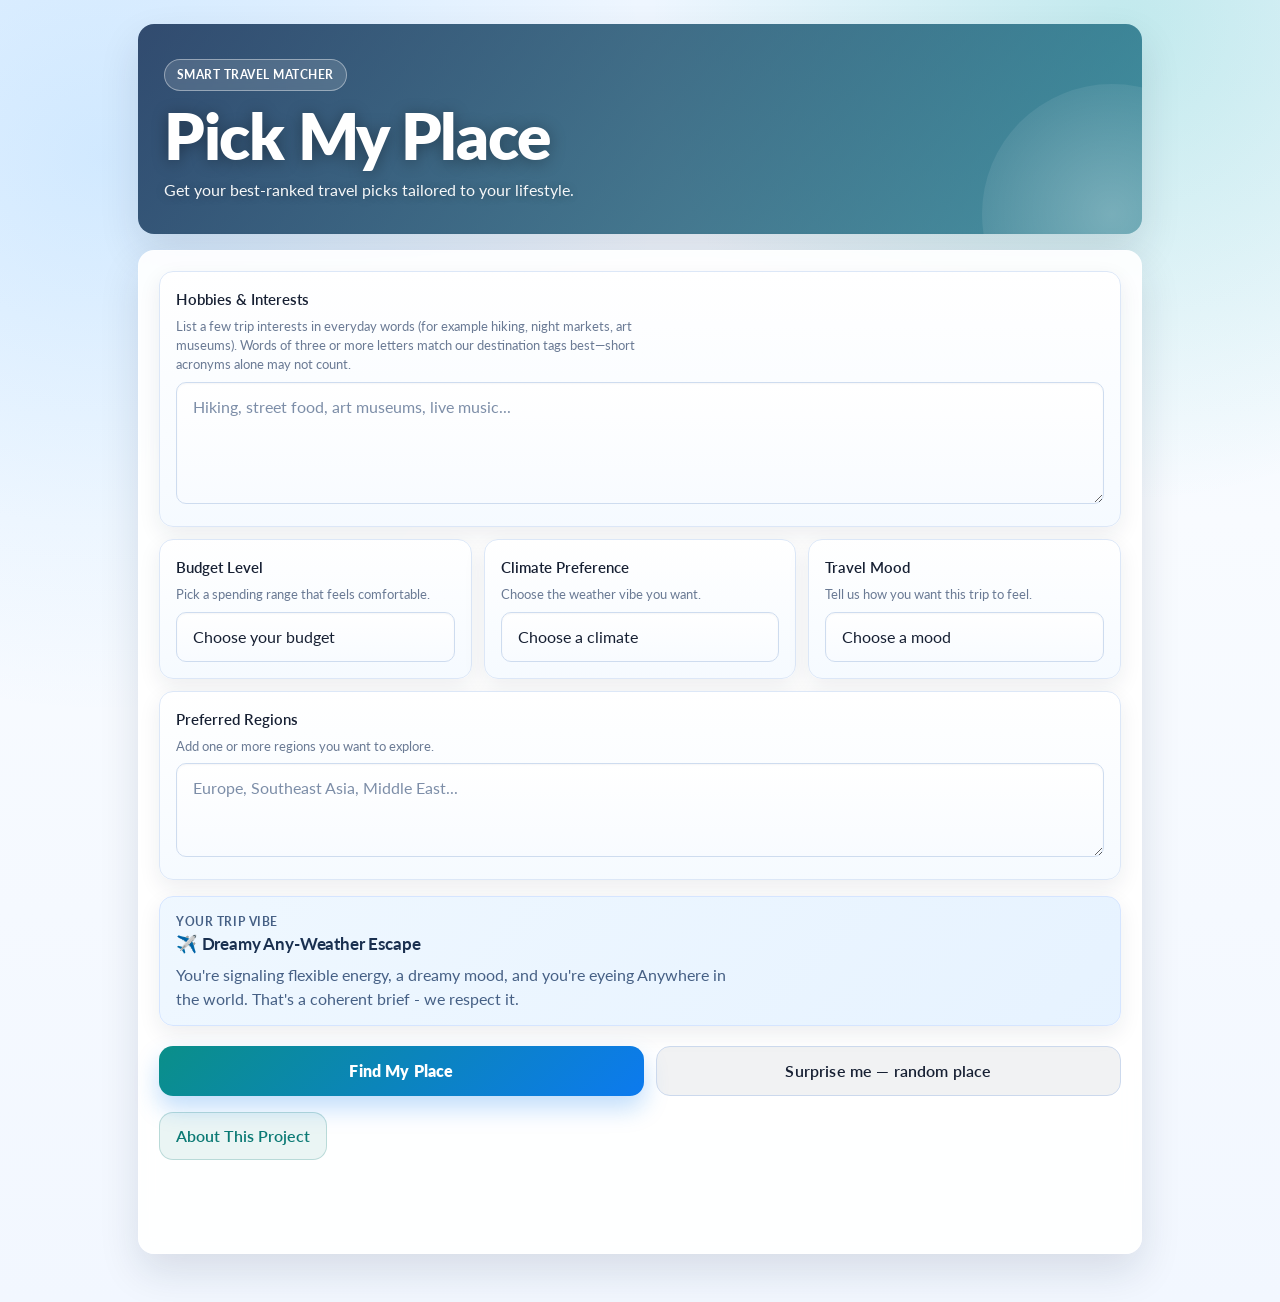
==== commit 3714435c: "Fix duplicate meta tags, DEPLOY doc, and README preview images" ====
--- a/index.html
+++ b/index.html
@@ -22,13 +22,6 @@
     <meta property="og:image:alt" content="Pick My Place" />
     <meta name="twitter:card" content="summary" />
     <meta name="twitter:image" content="https://modasirabakar.github.io/Pick-My-Place/favicon.svg" />
-    <!-- Deploy: replace __PICKMYPLACE_SITE__ with your public origin (https://host or https://host/repo). No trailing slash. See DEPLOY.md -->
-    <link rel="canonical" href="__PICKMYPLACE_SITE__/index.html" />
-    <meta property="og:url" content="__PICKMYPLACE_SITE__/index.html" />
-    <meta property="og:image" content="__PICKMYPLACE_SITE__/favicon.svg" />
-    <meta property="og:image:alt" content="Pick My Place" />
-    <meta name="twitter:card" content="summary" />
-    <meta name="twitter:image" content="__PICKMYPLACE_SITE__/favicon.svg" />
     <meta name="twitter:title" content="Pick My Place" />
     <meta
       name="twitter:description"
--- a/styles.css
+++ b/styles.css
@@ -819,825 +819,3 @@
     transform: none;
   }
 }
-=======
-:root {
-  color-scheme: light;
-  --bg: #f3f8ff;
-  --panel: rgba(255, 255, 255, 0.92);
-  --text: #172033;
-  --muted: #5f6d84;
-  --border: rgba(255, 255, 255, 0.5);
-  --accent: #0b7a75;
-  --accent-strong: #095f5a;
-  --shadow: 0 18px 40px rgba(16, 31, 61, 0.12);
-  --shadow-soft: 0 8px 22px rgba(20, 38, 70, 0.08);
-  --radius-sm: 10px;
-  --radius-md: 14px;
-  --radius-lg: 16px;
-  --space-1: 8px;
-  --space-2: 12px;
-  --space-3: 16px;
-  --space-4: 24px;
-  --measure: min(62ch, 100%);
-}
-
-* {
-  box-sizing: border-box;
-}
-
-body {
-  margin: 0;
-  font-family: Lato, "Segoe UI", Roboto, Arial, sans-serif;
-  color: var(--text);
-  background:
-    radial-gradient(circle at 8% 12%, rgba(26, 149, 255, 0.15) 0, transparent 34%),
-    radial-gradient(circle at 88% 2%, rgba(14, 182, 165, 0.2) 0, transparent 28%),
-    linear-gradient(180deg, #eef6ff 0%, #f8fbff 40%, #f2f7ff 100%);
-  line-height: 1.5;
-  min-height: 100vh;
-  -webkit-font-smoothing: antialiased;
-}
-
-.app-shell {
-  max-width: 1040px;
-  margin: 0 auto;
-  padding: var(--space-4) 18px 48px;
-  display: grid;
-  gap: var(--space-3);
-}
-
-.app-header {
-  position: relative;
-  border-radius: var(--radius-lg);
-  overflow: hidden;
-  padding: 32px 26px;
-  min-height: 210px;
-  display: flex;
-  flex-direction: column;
-  justify-content: flex-end;
-  background:
-    linear-gradient(130deg, rgba(8, 35, 75, 0.8), rgba(13, 109, 129, 0.72)),
-    url("https://images.unsplash.com/photo-1476514525535-07fb3b4ae5f1?auto=format&fit=crop&w=1600&q=80")
-      center / cover no-repeat;
-  box-shadow: var(--shadow);
-  animation: heroGlow 7s ease-in-out infinite alternate;
-}
-
-.app-header::before {
-  content: "";
-  position: absolute;
-  inset: auto -100px -110px auto;
-  width: 260px;
-  height: 260px;
-  border-radius: 50%;
-  background: radial-gradient(circle, rgba(255, 255, 255, 0.28), rgba(255, 255, 255, 0));
-  pointer-events: none;
-}
-
-.hero-chip {
-  align-self: flex-start;
-  margin-bottom: 10px;
-  padding: 6px 12px;
-  border-radius: 999px;
-  border: 1px solid rgba(255, 255, 255, 0.4);
-  background: rgba(255, 255, 255, 0.14);
-  color: #fff;
-  font-size: 0.78rem;
-  letter-spacing: 0.04em;
-  text-transform: uppercase;
-  font-weight: 700;
-  backdrop-filter: blur(4px);
-  animation: chipFloat 4s ease-in-out infinite;
-}
-
-.app-header h1 {
-  margin: 0 0 var(--space-1);
-  color: #fff;
-  font-size: clamp(2.5rem, 6vw, 4rem);
-  font-weight: 800;
-  letter-spacing: -0.02em;
-  line-height: 1.08;
-  text-shadow: 0 2px 16px rgba(0, 0, 0, 0.35);
-}
-
-.app-header p {
-  margin: 0;
-  color: rgba(255, 255, 255, 0.95);
-  max-width: var(--measure);
-  font-size: 1.02rem;
-  line-height: 1.45;
-  text-shadow: 0 1px 10px rgba(0, 0, 0, 0.28);
-}
-
-.results-page .app-header {
-  min-height: 240px;
-  background:
-    linear-gradient(125deg, rgba(19, 33, 68, 0.84), rgba(25, 120, 143, 0.74)),
-    url("https://images.unsplash.com/photo-1469854523086-cc02fe5d8800?auto=format&fit=crop&w=1600&q=80")
-      center 45% / cover no-repeat;
-}
-
-.results-page .app-header p {
-  color: rgba(255, 255, 255, 0.96);
-}
-
-.about-page .app-header {
-  min-height: 230px;
-  background:
-    linear-gradient(125deg, rgba(22, 38, 76, 0.84), rgba(7, 129, 130, 0.72)),
-    url("https://images.unsplash.com/photo-1488646953014-85cb44e25828?auto=format&fit=crop&w=1600&q=80")
-      center / cover no-repeat;
-}
-
-.panel {
-  background: var(--panel);
-  border: 1px solid var(--border);
-  border-radius: var(--radius-lg);
-  backdrop-filter: blur(8px);
-  box-shadow: var(--shadow);
-  padding: 20px;
-}
-
-.results-panel {
-  background: linear-gradient(180deg, rgba(255, 255, 255, 0.96), rgba(255, 255, 255, 0.88));
-  border: 1px solid rgba(197, 216, 241, 0.85);
-  padding: var(--space-4);
-  border-radius: var(--radius-lg);
-}
-
-.vacay-form {
-  display: grid;
-  gap: var(--space-3);
-}
-
-.form-actions {
-  display: flex;
-  flex-wrap: wrap;
-  gap: 12px;
-  align-items: stretch;
-  margin-top: 4px;
-}
-
-.form-actions button[type="submit"] {
-  flex: 1 1 220px;
-}
-
-.form-actions .btn-secondary {
-  flex: 1 1 200px;
-}
-
-.form-actions button {
-  margin-top: 0;
-}
-
-.form-grid {
-  display: grid;
-  grid-template-columns: repeat(auto-fit, minmax(290px, 1fr));
-  gap: var(--space-2);
-}
-
-.form-card {
-  background: linear-gradient(180deg, rgba(255, 255, 255, 0.95), rgba(245, 250, 255, 0.95));
-  border: 1px solid #dce7f7;
-  border-radius: var(--radius-md);
-  padding: var(--space-3);
-  box-shadow: var(--shadow-soft);
-  transition: transform 0.18s ease, box-shadow 0.18s ease, border-color 0.18s ease;
-}
-
-.form-card:hover {
-  transform: translateY(-2px);
-  border-color: #c7daf3;
-  box-shadow: 0 12px 24px rgba(20, 38, 70, 0.1);
-}
-
-.form-card:focus-within {
-  border-color: #5b9dff;
-  box-shadow: 0 0 0 4px rgba(91, 157, 255, 0.15), 0 14px 26px rgba(20, 38, 70, 0.12);
-}
-
-.form-card-wide {
-  grid-column: 1 / -1;
-}
-
-.form-card label {
-  display: block;
-  margin-bottom: 7px;
-}
-
-.field-hint {
-  margin: 0 0 var(--space-1);
-  color: #6a7a94;
-  font-size: 0.8125rem;
-  line-height: 1.45;
-  max-width: var(--measure);
-}
-
-.vibe-preview {
-  position: relative;
-  overflow: hidden;
-  border-radius: var(--radius-md);
-  border: 1px solid #d5e5ff;
-  padding: var(--space-3) var(--space-3) 14px;
-  background: linear-gradient(135deg, rgba(238, 247, 255, 0.95), rgba(229, 242, 255, 0.95));
-  box-shadow: var(--shadow-soft);
-}
-
-.vibe-preview::after {
-  content: "";
-  position: absolute;
-  inset: auto -18% -35% auto;
-  width: 170px;
-  height: 170px;
-  border-radius: 50%;
-  background: radial-gradient(circle, rgba(77, 149, 255, 0.25), rgba(77, 149, 255, 0));
-  pointer-events: none;
-}
-
-.vibe-preview.is-pulse {
-  animation: previewPulse 0.55s ease-out;
-}
-
-.vibe-kicker {
-  margin: 0 0 4px;
-  text-transform: uppercase;
-  letter-spacing: 0.05em;
-  font-size: 0.72rem;
-  font-weight: 700;
-  color: #2b6bc7;
-}
-
-.vibe-preview h3 {
-  margin: 0 0 6px;
-  font-size: 1.08rem;
-  font-weight: 700;
-  letter-spacing: -0.01em;
-  color: #1a3050;
-}
-
-.vibe-preview p {
-  margin: 0;
-  color: #466085;
-  line-height: 1.5;
-  max-width: var(--measure);
-}
-
-label {
-  font-size: 0.92rem;
-  font-weight: 600;
-}
-
-input,
-textarea,
-select,
-button {
-  font: inherit;
-}
-
-input,
-textarea,
-select {
-  width: 100%;
-  border: 1px solid #cedcef;
-  border-radius: var(--radius-sm);
-  padding: 12px 16px;
-  color: var(--text);
-  background: linear-gradient(180deg, #ffffff, #f8fbff);
-  box-shadow: inset 0 1px 2px rgba(16, 31, 61, 0.04);
-  transition:
-    transform 0.16s ease,
-    border-color 0.2s ease,
-    box-shadow 0.2s ease,
-    background-color 0.2s ease;
-}
-
-textarea {
-  resize: vertical;
-  min-height: 94px;
-}
-
-::placeholder {
-  color: #7d8ea8;
-}
-
-select {
-  appearance: none;
-  background-image:
-    linear-gradient(180deg, #ffffff, #f8fbff),
-    url("data:image/svg+xml,%3Csvg xmlns='http://www.w3.org/2000/svg' width='16' height='16' fill='none'%3E%3Cpath d='m4 6 4 4 4-4' stroke='%235f6d84' stroke-width='1.7' stroke-linecap='round' stroke-linejoin='round'/%3E%3C/svg%3E");
-  background-repeat: no-repeat, no-repeat;
-  background-position: 0 0, right 14px center;
-  padding-right: 42px;
-}
-
-input:focus,
-textarea:focus,
-select:focus {
-  outline: none;
-  transform: translateY(-1px);
-  border-color: #4d95ff;
-  box-shadow: 0 0 0 4px rgba(77, 149, 255, 0.18), 0 10px 18px rgba(49, 99, 170, 0.14);
-  background: #ffffff;
-}
-
-input:focus-visible,
-textarea:focus-visible,
-select:focus-visible {
-  outline: 2px solid #2b6bc7;
-  outline-offset: 2px;
-}
-
-button {
-  margin-top: 6px;
-  border: none;
-  border-radius: var(--radius-md);
-  background: linear-gradient(135deg, #0a8f89, #0c7aef);
-  color: #fff;
-  padding: 13px 18px;
-  cursor: pointer;
-  font-weight: 800;
-  letter-spacing: 0.01em;
-  box-shadow: 0 12px 24px rgba(12, 122, 239, 0.26);
-  transition:
-    transform 0.18s ease,
-    box-shadow 0.18s ease,
-    filter 0.18s ease;
-  position: relative;
-  overflow: hidden;
-}
-
-button::after {
-  content: "";
-  position: absolute;
-  inset: 0;
-  background: linear-gradient(120deg, transparent 15%, rgba(255, 255, 255, 0.26), transparent 55%);
-  transform: translateX(-130%);
-  transition: transform 0.45s ease;
-}
-
-button:hover {
-  transform: translateY(-2px) scale(1.01);
-  box-shadow: 0 16px 30px rgba(12, 122, 239, 0.3);
-  filter: brightness(1.06);
-}
-
-button:hover::after {
-  transform: translateX(130%);
-}
-
-button:disabled {
-  opacity: 0.75;
-  cursor: not-allowed;
-  transform: none;
-}
-
-button:focus-visible,
-.btn-secondary:focus-visible,
-.action-link:focus-visible {
-  outline: 2px solid #2b6bc7;
-  outline-offset: 3px;
-}
-
-button:focus-visible:not(:disabled) {
-  outline-color: #fff;
-  outline-offset: 2px;
-  box-shadow:
-    0 0 0 3px rgba(11, 122, 117, 0.55),
-    0 12px 24px rgba(12, 122, 239, 0.26);
-}
-
-.btn-secondary:focus-visible {
-  outline-color: var(--accent);
-  background: rgba(11, 122, 117, 0.08);
-}
-
-.results-header {
-  margin-bottom: var(--space-2);
-}
-
-.results-header h2 {
-  margin: 0 0 6px;
-  font-size: 1.42rem;
-  font-weight: 800;
-  letter-spacing: -0.02em;
-  color: #141d2e;
-}
-
-.pref-summary {
-  margin: 0 0 var(--space-2);
-  color: #466085;
-  font-size: 0.9rem;
-  line-height: 1.5;
-  max-width: var(--measure);
-}
-
-.gentle-notes {
-  margin: 0 0 var(--space-2);
-  padding: var(--space-2) var(--space-3);
-  border-radius: var(--radius-md);
-  border: 1px solid #c9dcf5;
-  background: linear-gradient(180deg, rgba(248, 251, 255, 0.98), rgba(236, 244, 255, 0.92));
-  max-width: var(--measure);
-}
-
-.gentle-notes-list {
-  margin: 0;
-  padding-left: 1.15rem;
-  color: #3d4f68;
-  font-size: 0.88rem;
-  line-height: 1.5;
-}
-
-.gentle-notes-list li {
-  margin-bottom: 6px;
-}
-
-.gentle-notes-list li:last-child {
-  margin-bottom: 0;
-}
-
-.match-tier {
-  margin: 0 0 8px;
-  font-size: 0.75rem;
-  font-weight: 800;
-  letter-spacing: 0.06em;
-  text-transform: uppercase;
-  color: #067a73;
-}
-
-.highlight-list {
-  margin: 10px 0 0;
-  padding-left: 1.1rem;
-  color: #3d4f68;
-  font-size: 0.88rem;
-  line-height: 1.45;
-}
-
-.highlight-list li {
-  margin-bottom: 4px;
-}
-
-#statusText {
-  margin: var(--space-2) 0 0;
-  color: var(--muted);
-  font-size: 0.9rem;
-  min-height: 1.35rem;
-  line-height: 1.45;
-}
-
-.action-row {
-  display: flex;
-  flex-wrap: wrap;
-  gap: var(--space-2);
-  margin-bottom: var(--space-4);
-  align-items: center;
-}
-
-.btn-secondary {
-  margin-top: 0;
-  border-radius: var(--radius-md);
-  padding: 11px 16px;
-  font-weight: 600;
-  background: rgba(23, 32, 51, 0.06);
-  color: #172033;
-  border: 1px solid #ccd9ed;
-  box-shadow: none;
-  transition: background-color 0.18s ease, border-color 0.18s ease, transform 0.18s ease;
-}
-
-.btn-secondary:hover {
-  filter: none;
-  background: rgba(23, 32, 51, 0.1);
-  border-color: #b8c9e8;
-  transform: translateY(-1px);
-}
-
-.btn-secondary::after {
-  display: none;
-}
-
-.saved-picks-panel {
-  margin-bottom: var(--space-4);
-  padding: var(--space-3);
-  border-radius: var(--radius-md);
-  border: 1px solid rgba(213, 229, 255, 0.95);
-  background: linear-gradient(180deg, rgba(244, 249, 255, 0.98), rgba(255, 255, 255, 0.92));
-  box-shadow: var(--shadow-soft);
-}
-
-.saved-picks-panel h3 {
-  margin: 0 0 var(--space-1);
-  font-size: 1.1rem;
-  font-weight: 800;
-  letter-spacing: -0.01em;
-  color: #141d2e;
-}
-
-.saved-picks-hint {
-  margin: 0 0 var(--space-2);
-  color: #5f6d84;
-  font-size: 0.875rem;
-  line-height: 1.5;
-  max-width: var(--measure);
-}
-
-.saved-picks-grid {
-  display: grid;
-  gap: 12px;
-  grid-template-columns: repeat(auto-fill, minmax(240px, 1fr));
-}
-
-.saved-picks-grid .card {
-  margin: 0;
-}
-
-.saved-picks-empty-state {
-  grid-column: 1 / -1;
-  display: flex;
-  flex-direction: column;
-  align-items: center;
-  text-align: center;
-  padding: var(--space-4) var(--space-3);
-  border-radius: var(--radius-md);
-  border: 1px dashed rgba(11, 122, 117, 0.32);
-  background:
-    radial-gradient(ellipse 85% 70% at 50% -10%, rgba(11, 122, 117, 0.09), transparent 52%),
-    linear-gradient(180deg, rgba(255, 255, 255, 0.98), rgba(241, 248, 255, 0.88));
-}
-
-.saved-picks-empty-visual {
-  margin-bottom: var(--space-2);
-  color: var(--accent);
-  filter: drop-shadow(0 4px 12px rgba(11, 122, 117, 0.2));
-}
-
-.saved-picks-empty-title {
-  margin: 0 0 var(--space-1);
-  font-size: 1.08rem;
-  font-weight: 800;
-  letter-spacing: -0.02em;
-  color: #141d2e;
-}
-
-.saved-picks-empty-text {
-  margin: 0 0 var(--space-3);
-  font-size: 0.92rem;
-  line-height: 1.55;
-  color: #5f6d84;
-  max-width: 28rem;
-}
-
-.saved-picks-empty-text strong {
-  color: #2a3d5c;
-  font-weight: 700;
-}
-
-.saved-picks-empty-cta {
-  margin-top: 2px;
-}
-
-.results-subheading {
-  margin: var(--space-4) 0 var(--space-2);
-  padding-top: var(--space-4);
-  border-top: 1px solid rgba(197, 216, 241, 0.85);
-  font-size: 1.08rem;
-  font-weight: 800;
-  letter-spacing: -0.01em;
-  color: #141d2e;
-}
-
-.card-actions {
-  margin-top: 12px;
-  display: flex;
-  flex-wrap: wrap;
-  gap: 8px;
-  align-items: center;
-}
-
-.save-pick-btn {
-  margin-top: 0;
-  padding: 8px 14px;
-  font-size: 0.88rem;
-  font-weight: 700;
-  border-radius: 10px;
-  box-shadow: 0 6px 14px rgba(12, 122, 239, 0.18);
-}
-
-.save-pick-btn.is-saved {
-  background: linear-gradient(135deg, #0d6b66, #0a9f97);
-}
-
-.save-pick-btn::after {
-  display: none;
-}
-
-.card-actions .btn-secondary {
-  margin-top: 0;
-  font-size: 0.86rem;
-}
-
-.action-link {
-  display: inline-flex;
-  align-items: center;
-  justify-content: center;
-  border-radius: var(--radius-md);
-  text-decoration: none;
-  padding: 11px 16px;
-  color: #0b7a75;
-  background: rgba(11, 122, 117, 0.08);
-  border: 1px solid rgba(11, 122, 117, 0.22);
-  font-weight: 600;
-  transition: transform 0.18s ease, background-color 0.18s ease, border-color 0.18s ease;
-}
-
-.action-link:hover {
-  background: rgba(11, 122, 117, 0.14);
-  transform: translateY(-1px);
-}
-
-.about-grid {
-  display: grid;
-  gap: 12px;
-  margin-bottom: 16px;
-  grid-template-columns: repeat(auto-fit, minmax(220px, 1fr));
-}
-
-.about-card {
-  border: 1px solid #e2ebf5;
-  border-radius: var(--radius-md);
-  background: linear-gradient(180deg, #ffffff, #f9fcff);
-  padding: var(--space-3);
-  box-shadow: var(--shadow-soft);
-  transition: border-color 0.18s ease, box-shadow 0.18s ease;
-}
-
-.about-card:hover {
-  border-color: #cddcf0;
-  box-shadow: 0 10px 26px rgba(20, 38, 70, 0.09);
-}
-
-.about-card h2 {
-  margin: 0 0 6px;
-  font-size: 1.05rem;
-}
-
-.about-card p {
-  margin: 0;
-  color: #3d4f68;
-}
-
-.results-grid {
-  display: grid;
-  gap: var(--space-3);
-  grid-template-columns: repeat(auto-fit, minmax(260px, 1fr));
-}
-
-.card {
-  border: 1px solid #e2ebf5;
-  border-radius: var(--radius-lg);
-  padding: var(--space-3);
-  background: linear-gradient(180deg, #ffffff, #fafcff);
-  box-shadow: var(--shadow-soft);
-  transition: transform 0.2s ease, box-shadow 0.2s ease, border-color 0.2s ease;
-}
-
-.card:hover {
-  transform: translateY(-3px);
-  border-color: #cddcf0;
-  box-shadow: 0 14px 32px rgba(20, 38, 70, 0.11);
-}
-
-.card-image {
-  width: 100%;
-  height: 188px;
-  object-fit: cover;
-  display: block;
-  border-radius: var(--radius-md);
-  margin-bottom: var(--space-2);
-  background: #eef2f7;
-}
-
-.card-top {
-  display: flex;
-  align-items: flex-start;
-  justify-content: space-between;
-  gap: var(--space-2);
-}
-
-.card h3 {
-  margin: 0 0 6px;
-  font-size: 1.08rem;
-  font-weight: 700;
-  letter-spacing: -0.015em;
-  line-height: 1.25;
-  color: #141d2e;
-}
-
-.rank {
-  flex-shrink: 0;
-  color: #067a73;
-  font-size: 0.78rem;
-  font-weight: 800;
-  letter-spacing: 0.04em;
-  text-transform: uppercase;
-  background: linear-gradient(180deg, rgba(10, 139, 132, 0.14), rgba(10, 139, 132, 0.08));
-  border: 1px solid rgba(10, 139, 132, 0.28);
-  border-radius: 999px;
-  padding: 5px 10px;
-}
-
-.reason {
-  margin: 0;
-  color: #3d4f68;
-  line-height: 1.55;
-  font-size: 0.94rem;
-}
-
-.empty-state {
-  border: 1px dashed #ccd9ed;
-  border-radius: var(--radius-md);
-  padding: var(--space-4);
-  color: var(--muted);
-  text-align: center;
-  line-height: 1.55;
-  background: rgba(255, 255, 255, 0.78);
-  max-width: var(--measure);
-  margin-inline: auto;
-}
-
-@media (max-width: 700px) {
-  .app-header {
-    min-height: 180px;
-    padding: 22px 18px;
-  }
-
-  .results-page .app-header {
-    min-height: 190px;
-  }
-
-  .results-grid {
-    grid-template-columns: 1fr;
-  }
-
-  .form-grid {
-    grid-template-columns: 1fr;
-  }
-}
-
-@keyframes previewPulse {
-  0% {
-    transform: scale(1);
-  }
-  50% {
-    transform: scale(1.01);
-  }
-  100% {
-    transform: scale(1);
-  }
-}
-
-@keyframes chipFloat {
-  0%,
-  100% {
-    transform: translateY(0);
-  }
-  50% {
-    transform: translateY(-2px);
-  }
-}
-
-@keyframes heroGlow {
-  0% {
-    box-shadow: 0 20px 42px rgba(16, 31, 61, 0.14);
-  }
-  100% {
-    box-shadow: 0 24px 50px rgba(16, 31, 61, 0.2);
-  }
-}
-
-@media (prefers-reduced-motion: reduce) {
-  .app-header,
-  .hero-chip {
-    animation: none;
-  }
-
-  .vibe-preview.is-pulse {
-    animation: none;
-  }
-
-  .card,
-  .form-card,
-  .action-link,
-  button,
-  .btn-secondary {
-    transition-duration: 0.01ms;
-  }
-
-  .card:hover,
-  .form-card:hover,
-  button:hover,
-  .btn-secondary:hover,
-  .action-link:hover {
-    transform: none;
-  }
-}
